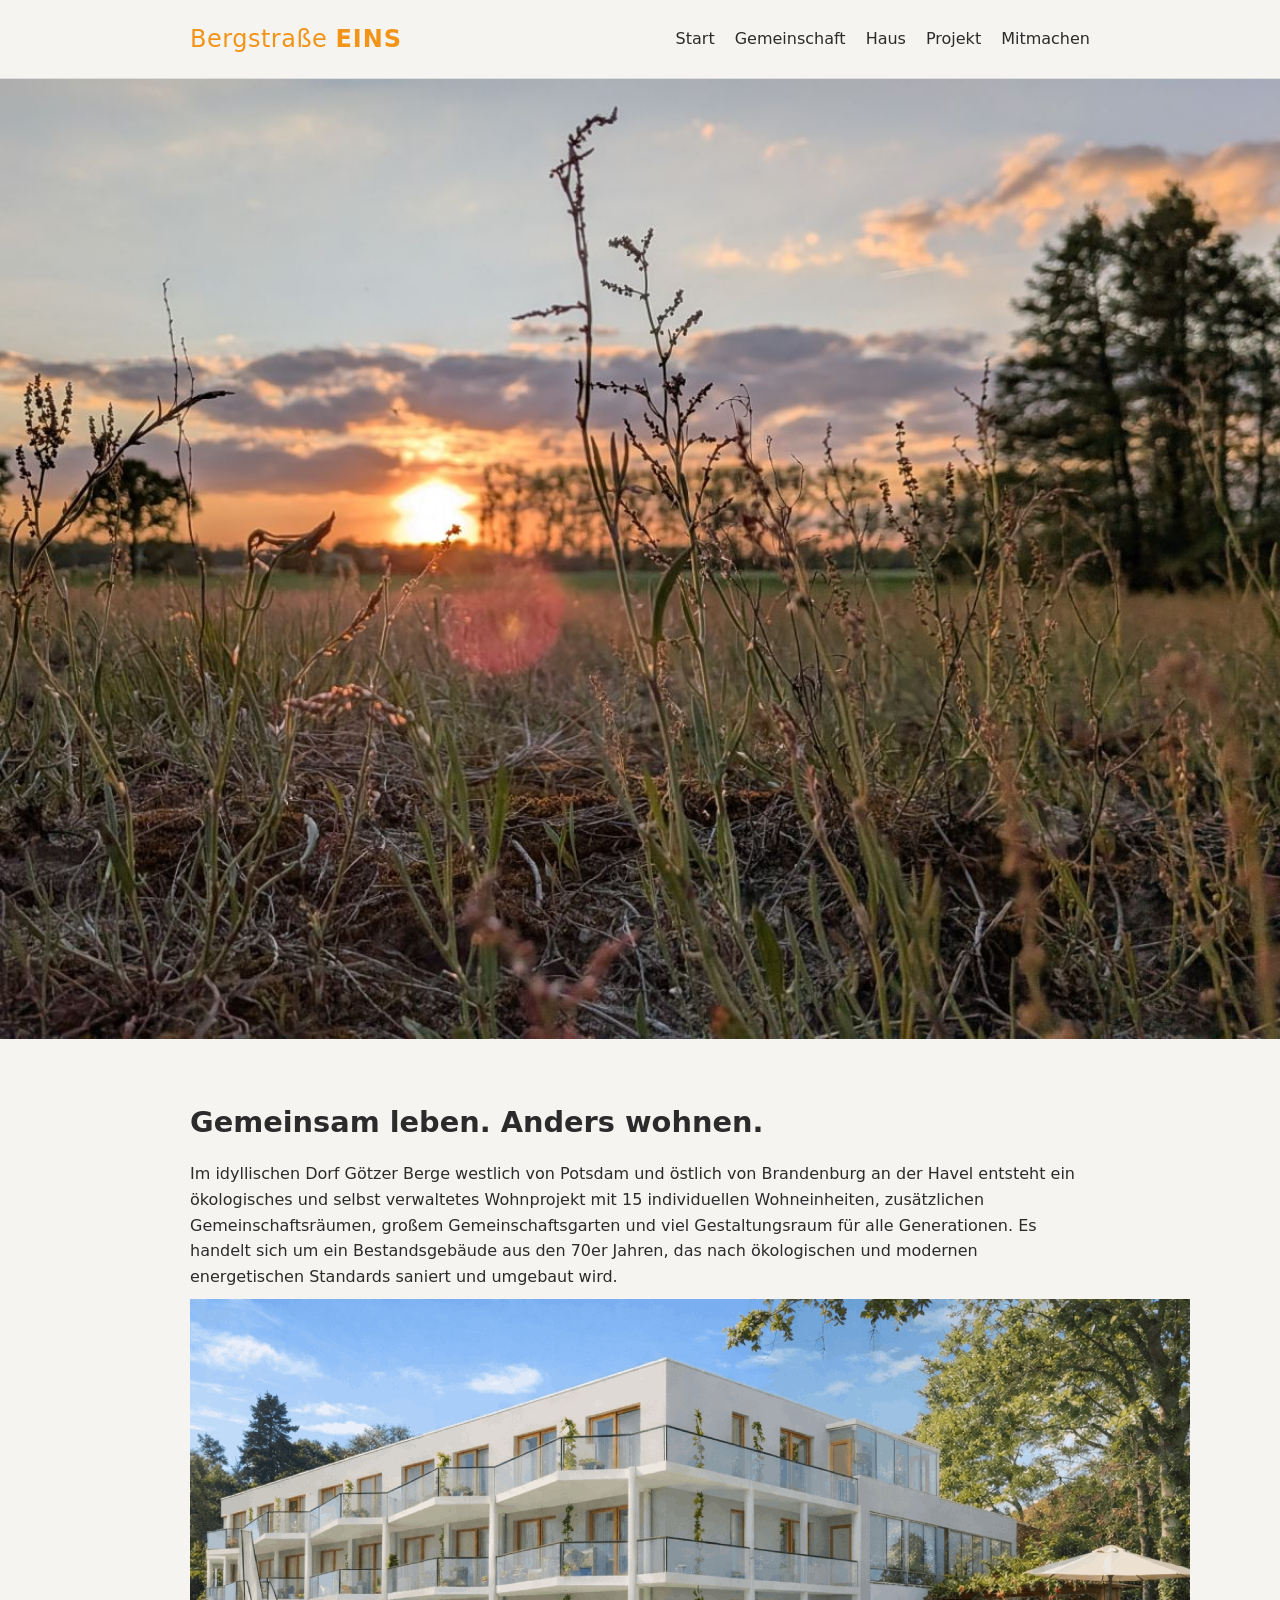
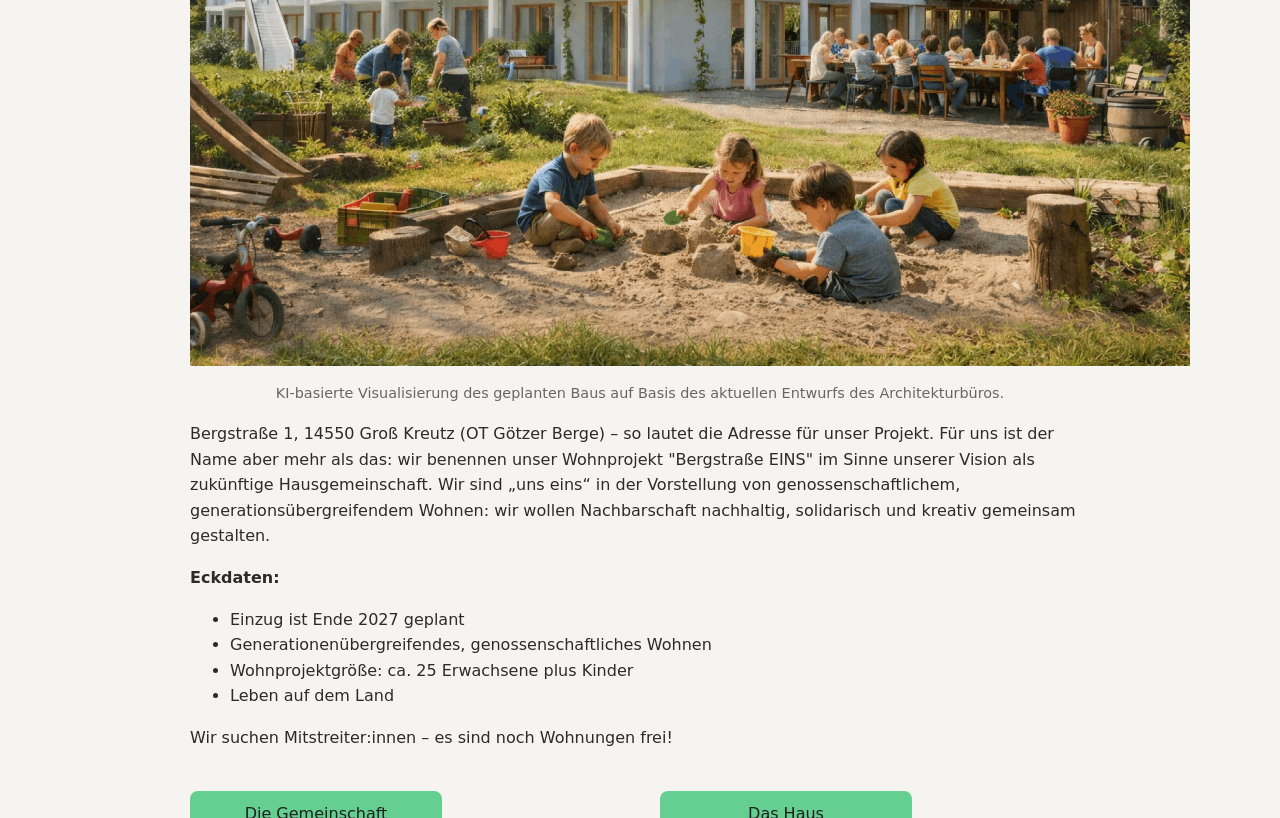
==== index.html @ 68e1e627 "Update index.html bildunterschrift verschoben" ====
<!DOCTYPE html>
<html lang="de">
<head>
  <meta charset="UTF-8">
  <meta name="viewport" content="width=device-width, initial-scale=1.0">
  <title>Bergstraße Eins</title>
  <link rel="stylesheet" href="style.css">
</head>

<body>

<!-- Header wird geladen -->
<div id="header"></div>
  
<!-- Banner wird geladen -->
<div class="page-banner">
  <picture>
    <source 
      media="(max-width: 767px)"
      srcset="start1_mobile.jpg">

    <img 
      src="start1_banners.jpg"
      alt="Bannerbild Start">
  </picture>
</div>
  
<main class="container">

  <section class="intro">
    <h1>Gemeinsam leben. Anders wohnen.</h1>

    <p>
      Im idyllischen Dorf Götzer Berge westlich von Potsdam und östlich von Brandenburg an der Havel entsteht ein ökologisches und selbst verwaltetes Wohnprojekt mit 15 individuellen Wohneinheiten, zusätzlichen Gemeinschaftsräumen, großem Gemeinschaftsgarten und viel Gestaltungsraum für alle Generationen. Es handelt sich um ein Bestandsgebäude aus den 70er Jahren, das nach ökologischen und modernen energetischen Standards saniert und umgebaut wird.
    </p>

    <div class="vision-image">
        <img src="vision_1000x667.png"
           alt="Visualisierung des Wohnprojekts Bergstraße Eins">
      <p class="image-caption">
      KI-basierte Visualisierung des geplanten Baus auf Basis des aktuellen Entwurfs des Architekturbüros.
      </p>
    </div>
    

    <p>
      Bergstraße 1, 14550 Groß Kreutz (OT Götzer Berge) – so lautet die Adresse für unser Projekt. Für uns ist der Name aber mehr als das: wir benennen unser Wohnprojekt "Bergstraße EINS" im Sinne unserer Vision als zukünftige Hausgemeinschaft. Wir sind „uns eins“ in der Vorstellung von genossenschaftlichem, generationsübergreifendem Wohnen: wir wollen Nachbarschaft nachhaltig, solidarisch und kreativ gemeinsam gestalten.
    </p>
    

    <p><strong>Eckdaten:</strong></p>
    <ul>
      <li>Einzug ist Ende 2027 geplant</li>
      <li>Generationenübergreifendes, genossenschaftliches Wohnen</li>
      <li>Wohnprojektgröße: ca. 25 Erwachsene plus Kinder</li>
      <li>Leben auf dem Land</li>
    </ul>

    <p>
      Wir suchen Mitstreiter:innen – es sind noch Wohnungen frei!
    </p>

    <div class="intro-buttons">

      <div class="intro-item">
        <a href="gemeinschaft.html" class="btn">Die Gemeinschaft</a>
        <p>Wer steckt hinter dem Projekt? Hier lernst Du die Menschen kennen, die für das Projekt brennen.</p>
      </div>

      <div class="intro-item">
        <a href="haus.html" class="btn">Das Haus</a>
        <p>Hier präsentieren wir, wie wir zukünftig wohnen wollen, sowie Ort und Umfeld des Geschehens.</p>
      </div>

      <div class="intro-item">
        <a href="projekt.html" class="btn">Das Projekt</a>
        <p>Wie funktioniert eigentlich eine Baugenossenschaft? Wie arbeiten wir im Projekt? Wie wollen wir Nachbarschaft leben? Und wie verwandeln wir unsere Vision in die Realität?</p>
      </div>

      <div class="intro-item">
        <a href="mitmachen.html" class="btn">Mitmachen</a>
        <p>Interesse geweckt? Dann melde dich gern zu einem unserer Infoabende an. Hier informieren wir zudem fortlaufend über anstehende Termine.</p>
      </div>

    </div>

  </section>

</main>

<!-- Footer wird geladen -->
<div id="footer"></div>

<script>
function loadHTML(id, file) {
  fetch(file)
    .then(response => response.text())
    .then(data => {
      document.getElementById(id).innerHTML = data;

      // Burger-Menü aktivieren (nachdem Header geladen ist)
      if (id === "header") {
        const burger = document.getElementById('burger');
        const nav = document.getElementById('nav');

        if (burger && nav) {
          burger.addEventListener('click', () => {
            nav.classList.toggle('open');
          });
        }
      }
    });
}

// Header & Footer laden
loadHTML("header", "header.html");
loadHTML("footer", "footer.html");
</script>

</body>
</html>
---- style.css ----
/* Basis */

body {
  margin: 0;
  font-family: system-ui, sans-serif;
  background: #f6f4f1;
  color: #2b2b2b;
  line-height: 1.6;
}

/* Container */

.container {
  max-width: 720px;
  margin: 0 auto;
  padding: 20px;
}

/* Header */

.header {
  border-bottom: 1px solid #ddd;
}

.header-inner {
  display: flex;
  justify-content: space-between;
  align-items: center;
  padding-bottom: 20px;
}

.logo {
  font-weight: 400;
  color: #f29417;
  letter-spacing: 0.5px;
  font-size: 1.5rem;
}

.logo span {
  font-weight: 700;
  letter-spacing: 1px;
}

.logo a {
  text-decoration: none;
  color: inherit;
}

.intro {
  margin-top: 40px;
}

/* Navigation */

.nav {
  display: none;
  flex-direction: column;
  gap: 10px;
}

.nav.open {
  display: flex;
}

.nav a {
  text-decoration: none;
  color: #2b2b2b;
}

/* Burger */

.burger {
  background: none;
  border: none;
  font-size: 20px;
  cursor: pointer;
}

/* Typography */

h1 {
  font-size: 1.8rem;
  margin-bottom: 10px;
}

h2 {
  margin-top: 40px;
  font-size: 1.3rem;
}

p {
  margin-bottom: 10px;
}

/* Button */

.btn {
  display: inline-block;
  margin-top: 10px;
  padding: 10px 16px;
  background: #65cf91;
  color: #1f1f1f;
  text-decoration: none;
  font-weight: 500;
  border-radius: 8px;
  transition: background 0.2s ease;
}

.btn:hover {
  background: #57b97f;
  color: #1f1f1f;
}

a {
  color: #65cf91;
}

a:hover {
  color: #57b97f;
}

/* Desktop */

@media (min-width: 768px) {

  .container {
    max-width: 900px;
  }

  .nav {
    display: flex;
    flex-direction: row;
    gap: 20px;
  }

  .burger {
    display: none;
  }

  .footer {
  margin-top: 60px;
  padding: 20px 0;
  border-top: 1px solid #ddd;
  font-size: 0.9rem;
}

.footer-inner {
  display: flex;
  gap: 20px;
  flex-wrap: wrap;
}

.footer a {
  text-decoration: none;
  color: #2b2b2b;
  opacity: 0.7;
}

.footer a:hover {
  opacity: 1;
}

  #impressum p {
  margin-bottom: 8px;
}

}

/* ========================= */
/* Startseite Erweiterungen  */
/* ========================= */


.intro-buttons {
  margin-top: 30px;
  display: flex;
  flex-direction: column;
  gap: 24px;
}

.intro-item {
  display: flex;
  flex-direction: column;
  justify-content: space-between;
}

/* Text leicht kompakter */
.intro-item p {
  margin-top: 8px;
  font-size: 0.95rem;
  opacity: 0.85;
  max-width: 480px;
}

.intro-item .btn {
  display: inline-flex;
  justify-content: center;
  align-items: center;
  width: 220px;
}

/* Desktop */
@media (min-width: 768px) {
  .intro-buttons {
    flex-direction: row;
    flex-wrap: wrap;
    gap: 40px;
  }

  .intro-item {
    width: calc(50% - 20px);
  }
}

/* buttons mobil zentrieren */
@media (max-width: 767px) {
  .intro-item {
    align-items: center;
    text-align: center;
  }

  .intro-item .btn {
    width: 220px;
  }
}

/* text mobil im blocksatz */
@media (max-width: 767px) {
  p {
    text-align: justify;
  }

  li {
    text-align: left;
  }
}

/* Zitate */
.quote {
  margin-top: 40px;
  padding-left: 20px;
  border-left: 3px solid #65cf91;
}

.quote p:first-child {
  font-style: italic;
}

.quote-author {
  margin-top: 10px;
  font-size: 0.9rem;
  opacity: 0.7;
  font-style: normal;
}

/* Kontaktfeld */
.cta-contact {
  margin-top: 40px;
}

.cta-mail {
  color: #65cf91;
  font-weight: 600;
  text-decoration: none;
}

.cta-mail:hover {
  text-decoration: underline;
}
/* =========================
   Banner
========================= */

.page-banner {
  width: 100%;
}

.page-banner picture,
.page-banner img {
  width: 100%;
  display: block;
}

.page-banner img {
  height: auto;
}

/* Titel */

.banner-title {
  position: absolute;
  bottom: 30px;
  left: 30px;
}

.banner-title h1 {
  color: white;
  margin: 0;
  text-shadow: 0 2px 10px rgba(0,0,0,0.4);
}

/* Mobile */

@media (max-width: 767px) {

  
  .banner-title {
    left: 20px;
    bottom: 20px;
  }

  .vision-image {
  margin: 40px 0;
}

.vision-image img {
  width: 100%;
  display: block;
  border-radius: 8px;
}

  .banner-title h1 {
    font-size: 1.8rem;
  }
}

.image-caption {
  margin-top: 8px;
  font-size: 0.9rem;
  color: #666;
  text-align: center;
}
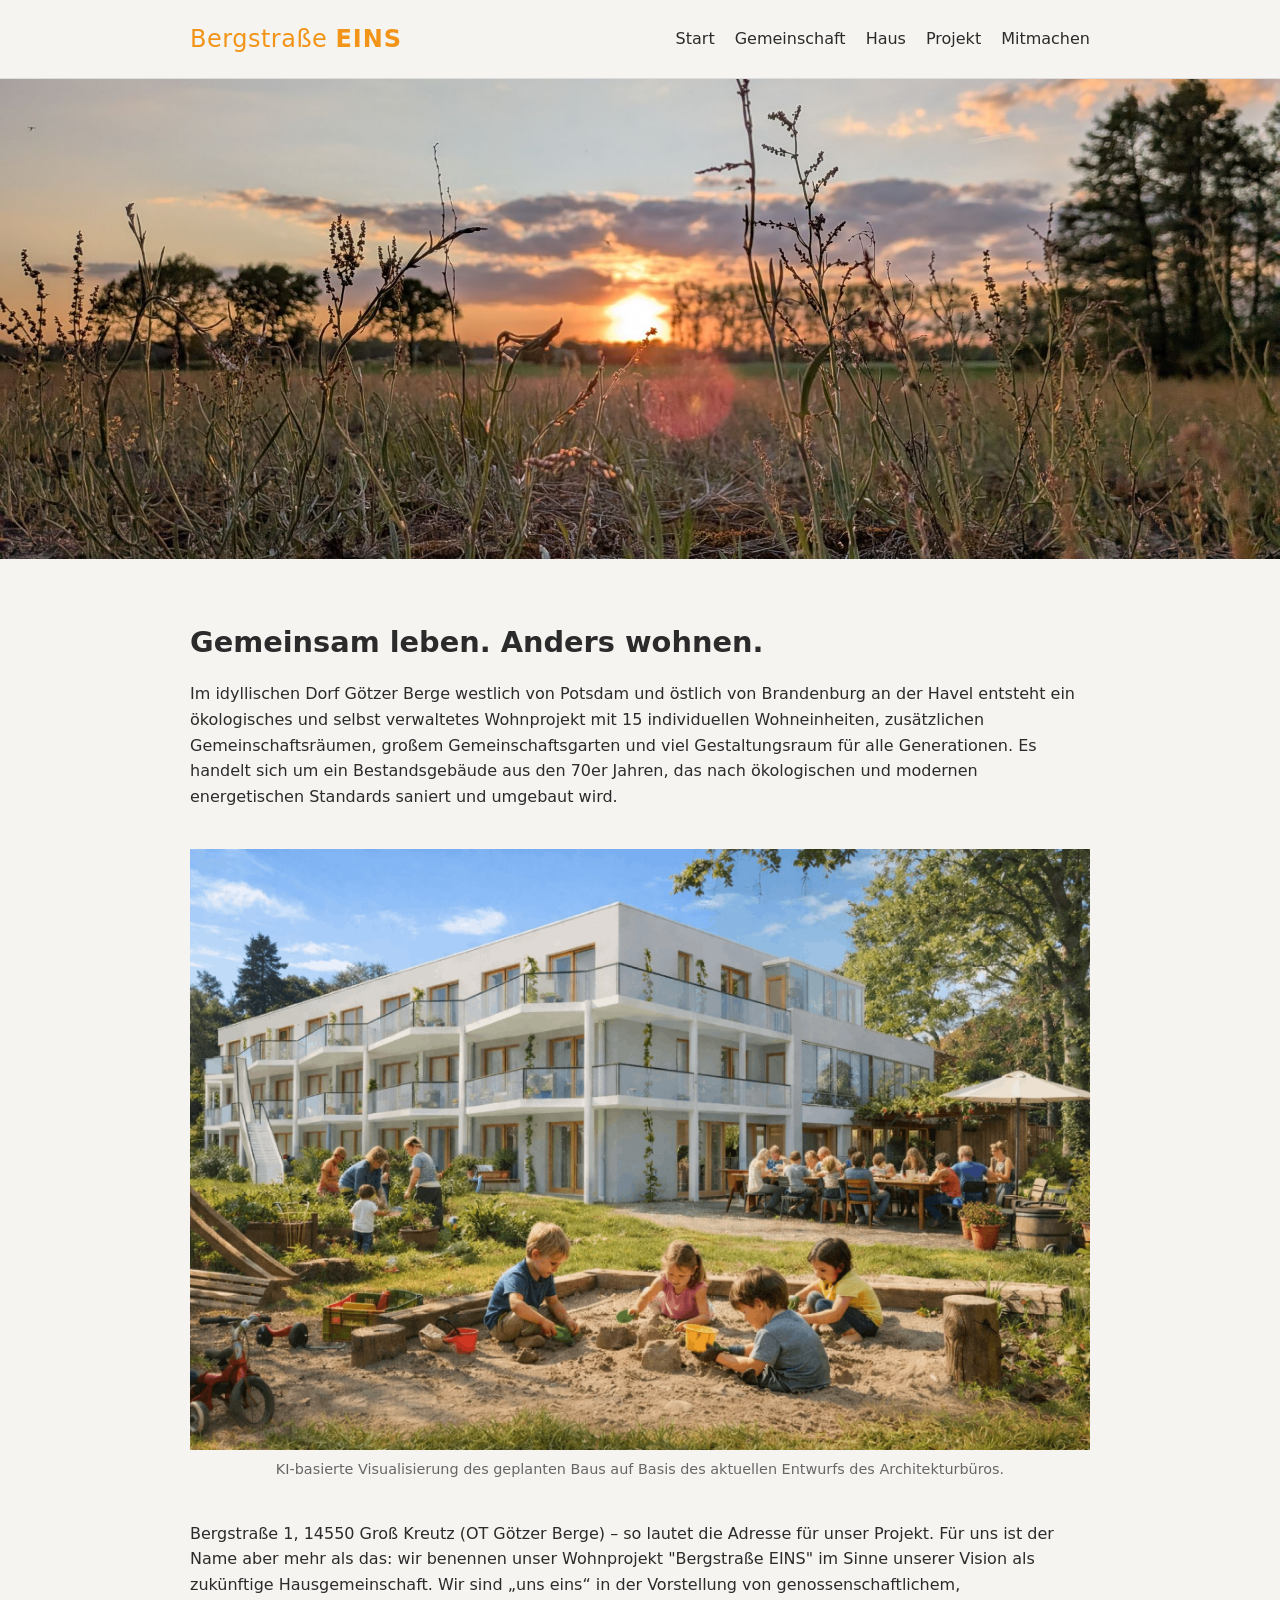
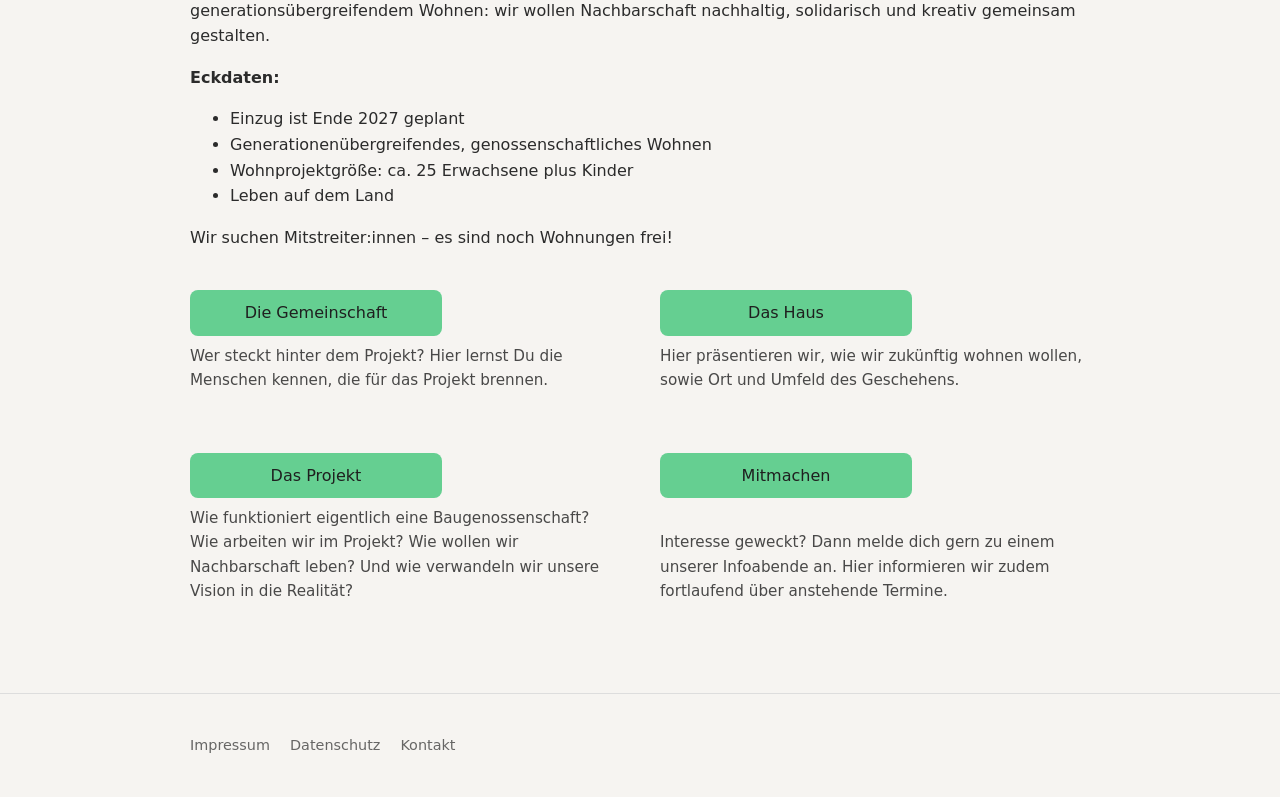
==== commit 0ad3fdda: "Update index.html favicon eingefügt" ====
--- a/index.html
+++ b/index.html
@@ -3,6 +3,9 @@
 <head>
   <meta charset="UTF-8">
   <meta name="viewport" content="width=device-width, initial-scale=1.0">
+
+<link rel="icon" type="image/svg+xml" href="favicon.svg">
+  
   <title>Bergstraße Eins</title>
   <link rel="stylesheet" href="style.css">
 </head>
--- a/style.css
+++ b/style.css
@@ -309,24 +309,45 @@
     bottom: 20px;
   }
 
-  .vision-image {
+   .banner-title h1 {
+    font-size: 1.8rem;
+  }
+}
+
+ .vision-image {
   margin: 40px 0;
 }
 
 .vision-image img {
   width: 100%;
   display: block;
-  border-radius: 8px;
-}
-
-  .banner-title h1 {
-    font-size: 1.8rem;
-  }
-}
-
+ }
+
+.content-photo {
+  margin: 50px auto;
+  max-width: 650px;
+}
+
+.content-photo img {
+  width: 100%;
+  display: block;
+}
+
+.historic-photo {
+  margin: 50px auto;
+  text-align: center;
+}
+
+.historic-photo img {
+  max-width: 100%;
+  width: 436px;
+  display: block;
+  margin: 0 auto;
+}
 .image-caption {
   margin-top: 8px;
   font-size: 0.9rem;
   color: #666;
   text-align: center;
 }
+
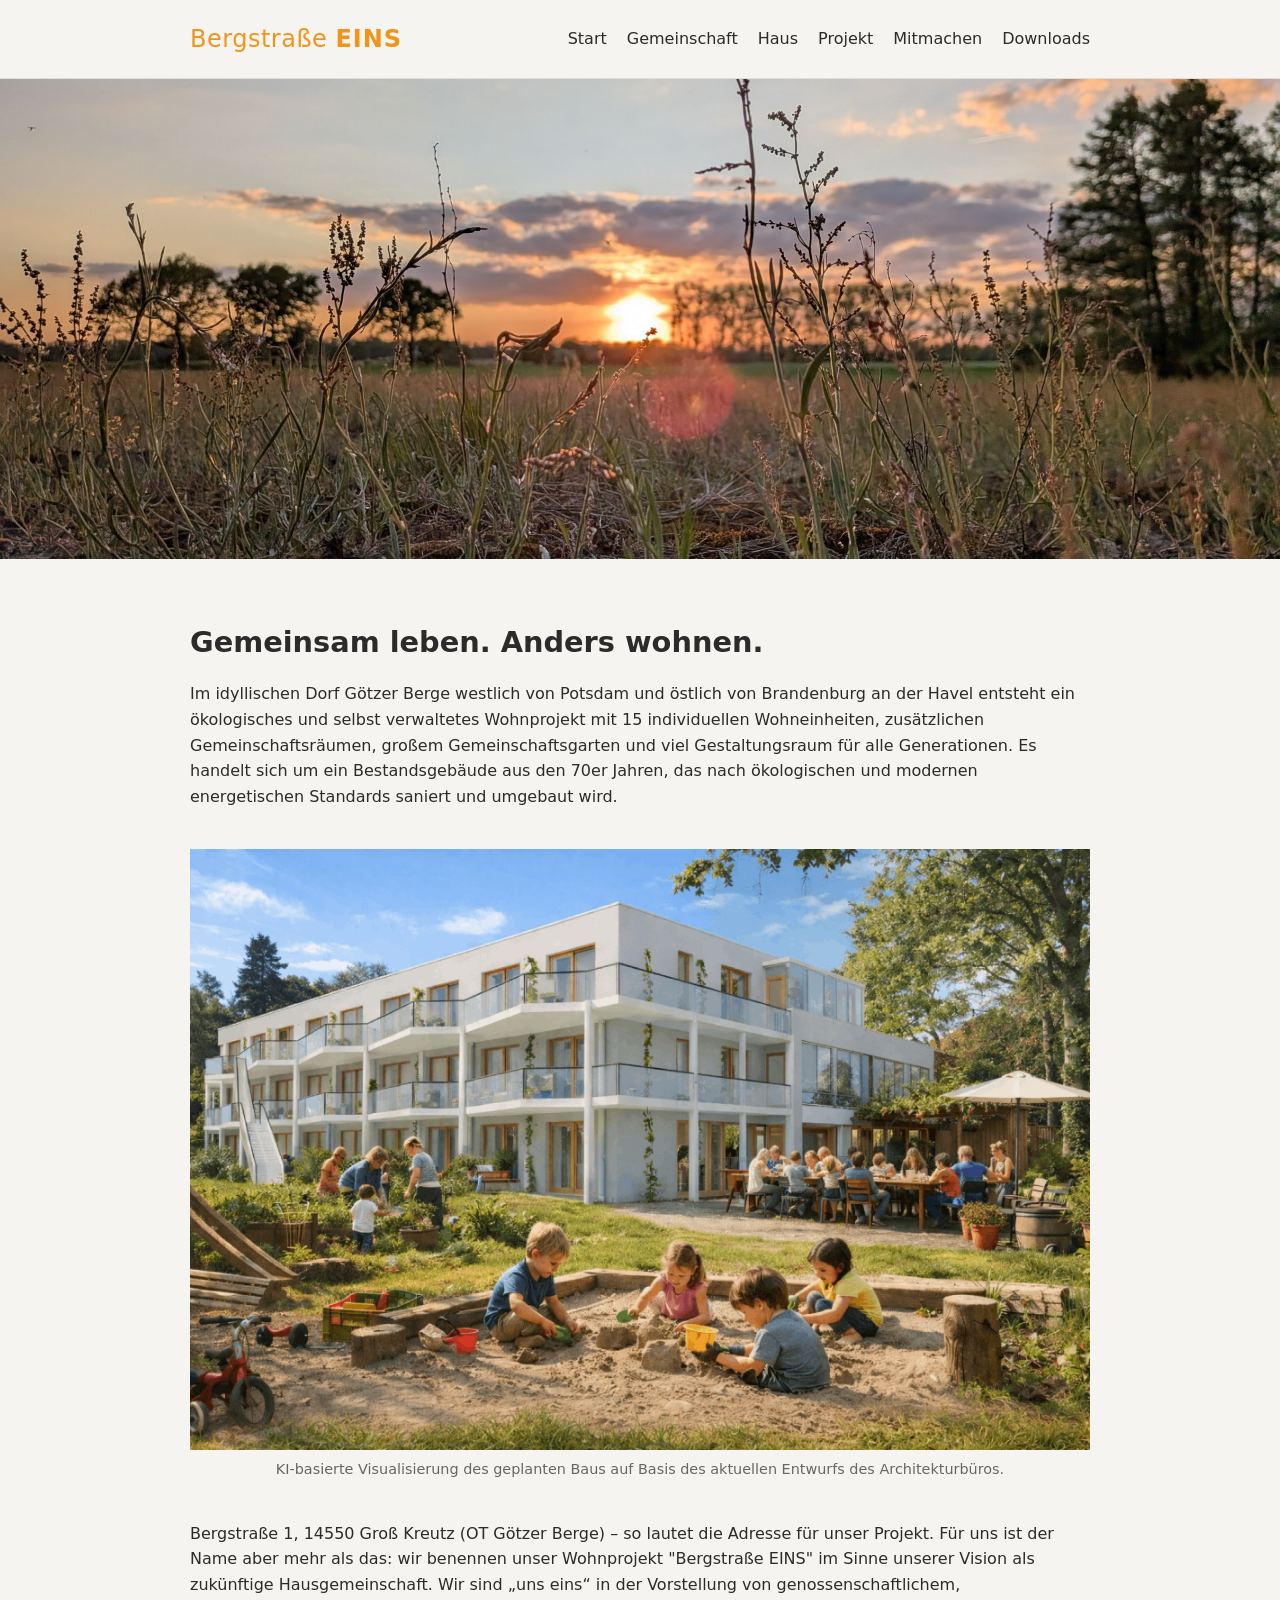
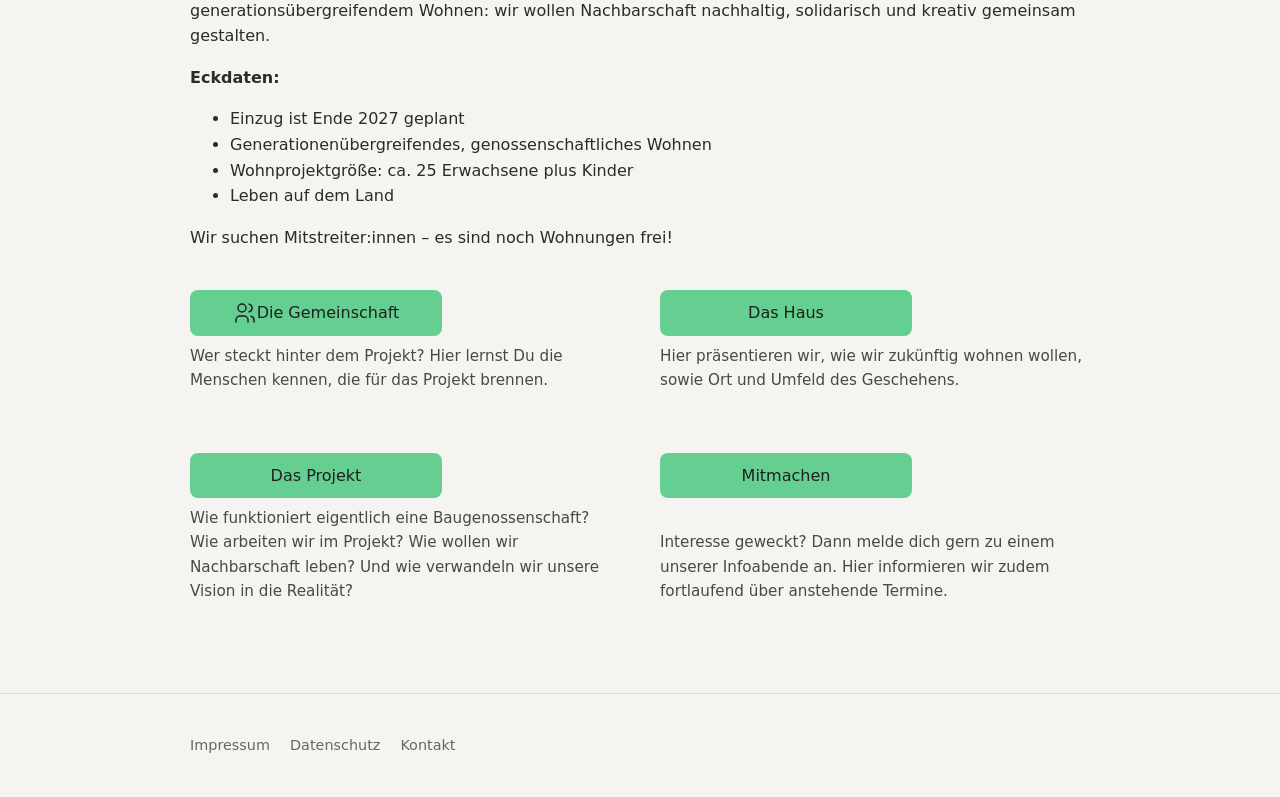
==== commit 180e90b2: "Update index.html button gemeinschaft" ====
--- a/index.html
+++ b/index.html
@@ -66,7 +66,25 @@
     <div class="intro-buttons">
 
       <div class="intro-item">
-        <a href="gemeinschaft.html" class="btn">Die Gemeinschaft</a>
+        
+     <a href="gemeinschaft.html" class="btn">
+     <svg xmlns="http://www.w3.org/2000/svg"
+       width="24"
+       height="24"
+       viewBox="0 0 24 24"
+       fill="none"
+       stroke="currentColor"
+       stroke-width="1.5"
+       stroke-linecap="round"
+       stroke-linejoin="round"
+       aria-hidden="true">
+    <path d="M5 7a4 4 0 1 0 8 0a4 4 0 1 0 -8 0" />
+    <path d="M3 21v-2a4 4 0 0 1 4 -4h4a4 4 0 0 1 4 4v2" />
+    <path d="M16 3.13a4 4 0 0 1 0 7.75" />
+    <path d="M21 21v-2a4 4 0 0 0 -3 -3.85" />
+  </svg>
+  <span>Die Gemeinschaft</span>
+</a>
         <p>Wer steckt hinter dem Projekt? Hier lernst Du die Menschen kennen, die für das Projekt brennen.</p>
       </div>
 
--- a/style.css
+++ b/style.css
@@ -273,46 +273,110 @@
 
 .page-banner {
   width: 100%;
-}
-
-.page-banner picture,
-.page-banner img {
+  position: relative;
+}
+
+.page-banner picture {
   width: 100%;
   display: block;
 }
 
-.page-banner img {
+.page-banner picture img {
+  width: 100%;
   height: auto;
-}
-
-/* Titel */
+  display: block;
+}
+
+
+/* =========================
+   Overlay
+========================= */
+
+.banner-overlay {
+  position: absolute;
+  inset: 0;
+  z-index: 2;
+}
+
+
+/* =========================
+   Kreis + Titel
+========================= */
+
+.banner-kreis-container {
+  position: absolute;
+
+  height: 80%;
+  aspect-ratio: 1 / 1;
+
+  left: 15%;
+  top: 63%;
+
+  transform: translate(-50%, -50%);
+
+  /* Bezugspunkt für die Schriftgröße */
+  container-type: inline-size;
+}
+
+
+/* =========================
+   Kreis
+========================= */
+
+.banner-kreis {
+  position: absolute;
+
+  width: 100%;
+  height: 100%;
+
+  opacity: 0.7;
+}
+
+
+/* =========================
+   Titel
+========================= */
 
 .banner-title {
   position: absolute;
-  bottom: 30px;
-  left: 30px;
-}
-
-.banner-title h1 {
+
+  left: 50%;
+  top: 50%;
+
+  transform: translate(-50%, -50%);
+
+  z-index: 3;
+
+  width: 90%;
+  margin: 0;
+
   color: white;
-  margin: 0;
+
+  /* Schriftgröße relativ zur Kreisgröße */
+  font-size: 10cqw;
+
+  text-align: center;
+
   text-shadow: 0 2px 10px rgba(0,0,0,0.4);
 }
 
-/* Mobile */
+
+/* =========================
+   Mobile
+========================= */
 
 @media (max-width: 767px) {
 
-  
-  .banner-title {
-    left: 20px;
-    bottom: 20px;
-  }
-
-   .banner-title h1 {
-    font-size: 1.8rem;
-  }
-}
+  .banner-kreis-container {
+    left: 27%;
+    top: 63%;
+  }
+
+}
+
+/* =========================
+   Bilder
+========================= */
 
  .vision-image {
   margin: 40px 0;
@@ -332,6 +396,7 @@
   width: 100%;
   display: block;
 }
+
 
 .historic-photo {
   margin: 50px auto;
@@ -351,3 +416,54 @@
   text-align: center;
 }
 
+/* =========================
+   Downloadbereich: Karten
+========================= */
+
+.download-card {
+    margin: 40px 0;
+    padding-bottom: 30px;
+    border-bottom: 1px solid #ddd;
+}
+
+.download-card:last-child {
+    border-bottom: none;
+}
+
+.download-card h2 {
+    margin-top: 0;
+    margin-bottom: 10px;
+    font-size: 1.25rem;
+}
+
+.download-card h2::before {
+    content: "\1F4C4\00A0";
+}
+
+.download-card p {
+    margin-bottom: 20px;
+}
+
+.download-card .btn {
+    margin-top: 0;
+}
+
+/* =========================
+   Layout Bewohnerbilder Quotes
+========================= */
+.bewohnerbild {
+    width: 200px;
+    height: 200px;
+    border-radius: 50%;
+    object-fit: cover;
+    object-position: center 25%;
+    display: block;
+    margin: 0 auto 20px auto;
+}
+
+@media (max-width: 767px) {
+    .bewohnerbild {
+        width: 160px;
+        height: 160px;
+    }
+}
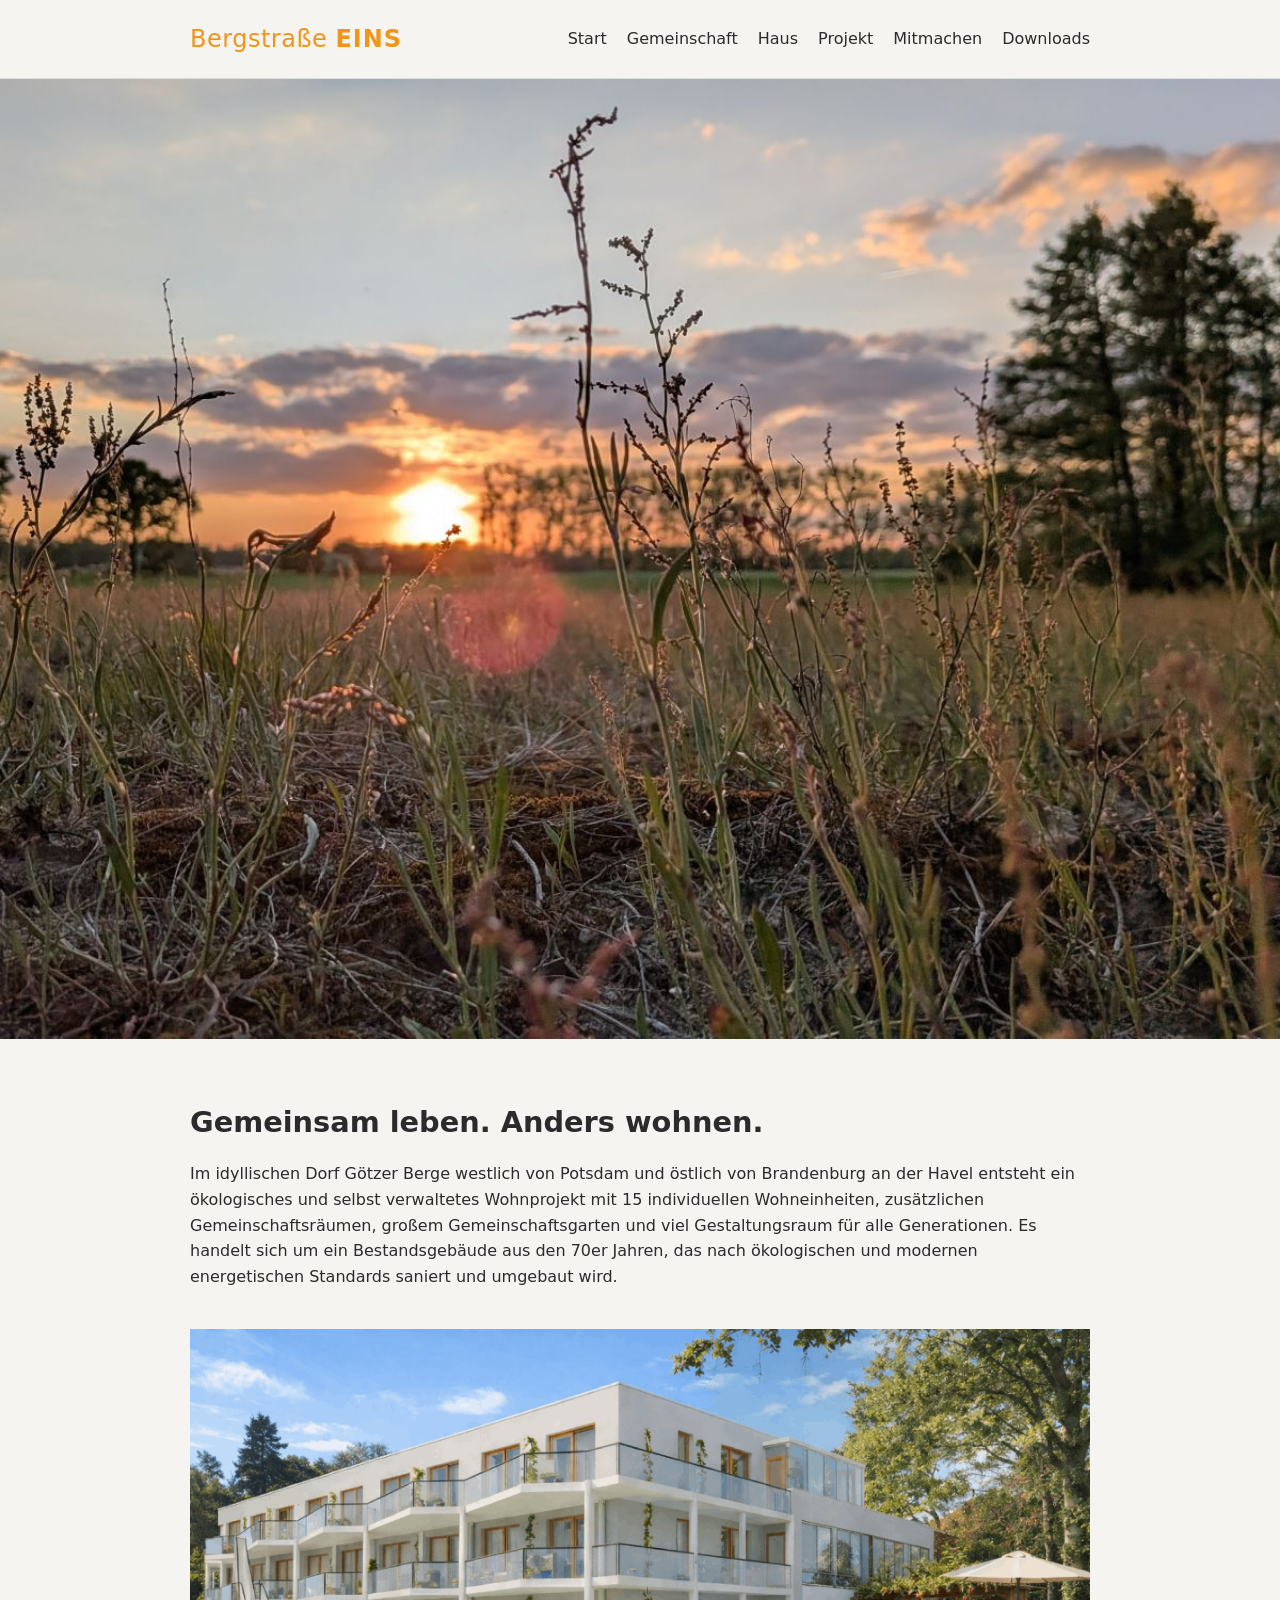
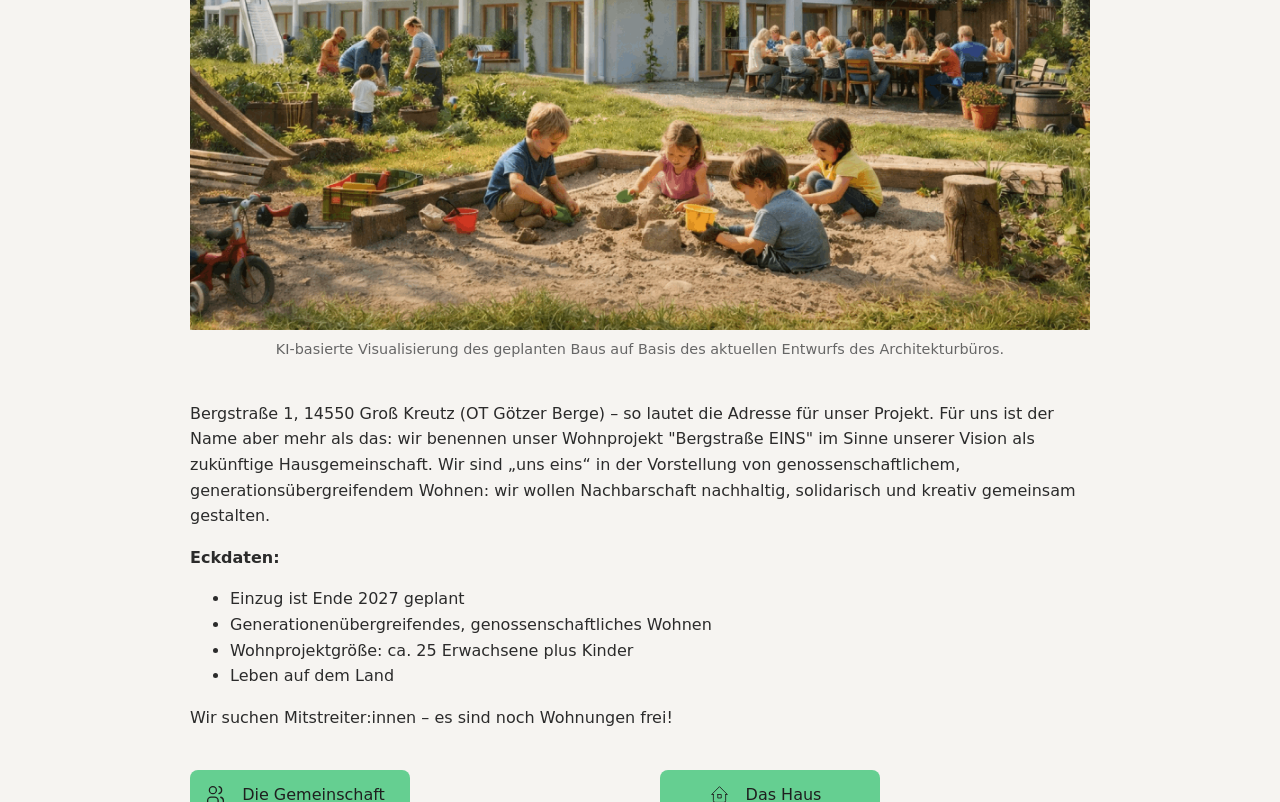
==== commit 9425c458: "Update index.html buttons" ====
--- a/index.html
+++ b/index.html
@@ -89,17 +89,71 @@
       </div>
 
       <div class="intro-item">
-        <a href="haus.html" class="btn">Das Haus</a>
+        <a href="haus.html" class="btn">
+  <svg xmlns="http://www.w3.org/2000/svg"
+       width="24" height="24"
+       viewBox="0 0 24 24"
+       fill="none"
+       stroke="currentColor"
+       stroke-width="1"
+       stroke-linecap="round"
+       stroke-linejoin="round"
+       aria-hidden="true">
+    <path stroke="none" d="M0 0h24v24H0z" fill="none"/>
+    <path d="M5 12l-2 0l9 -9l9 9l-2 0"/>
+    <path d="M5 12v7a2 2 0 0 0 2 2h10a2 2 0 0 0 2 -2v-7"/>
+    <path d="M10 12h4v4h-4l0 -4"/>
+  </svg>
+  <span>Das Haus</span>
+</a>
         <p>Hier präsentieren wir, wie wir zukünftig wohnen wollen, sowie Ort und Umfeld des Geschehens.</p>
       </div>
 
       <div class="intro-item">
-        <a href="projekt.html" class="btn">Das Projekt</a>
+       <a href="projekt.html" class="btn">
+  <svg xmlns="http://www.w3.org/2000/svg"
+       width="24" height="24"
+       viewBox="0 0 24 24"
+       fill="none"
+       stroke="currentColor"
+       stroke-width="1"
+       stroke-linecap="round"
+       stroke-linejoin="round"
+       aria-hidden="true">
+    <path stroke="none" d="M0 0h24v24H0z" fill="none"/>
+    <path d="M2 17a2 2 0 1 0 4 0a2 2 0 1 0 -4 0"/>
+    <path d="M11 17a2 2 0 1 0 4 0a2 2 0 1 0 -4 0"/>
+    <path d="M13 19l-9 0"/>
+    <path d="M4 15l9 0"/>
+    <path d="M8 12v-5h2a3 3 0 0 1 3 3v5"/>
+    <path d="M5 15v-2a1 1 0 0 1 1 -1h7"/>
+    <path d="M21.12 9.88l-3.12 -4.88l-5 5"/>
+    <path d="M21.12 9.88a3 3 0 0 1 -2.12 5.12a3 3 0 0 1 -2.12 -.88l4.24 -4.24"/>
+  </svg>
+  <span>Das Projekt</span>
+</a>
         <p>Wie funktioniert eigentlich eine Baugenossenschaft? Wie arbeiten wir im Projekt? Wie wollen wir Nachbarschaft leben? Und wie verwandeln wir unsere Vision in die Realität?</p>
       </div>
 
       <div class="intro-item">
-        <a href="mitmachen.html" class="btn">Mitmachen</a>
+       <a href="mitmachen.html" class="btn">
+  <svg xmlns="http://www.w3.org/2000/svg"
+       width="24" height="24"
+       viewBox="0 0 24 24"
+       fill="none"
+       stroke="currentColor"
+       stroke-width="1"
+       stroke-linecap="round"
+       stroke-linejoin="round"
+       aria-hidden="true">
+    <path stroke="none" d="M0 0h24v24H0z" fill="none"/>
+    <path d="M8 7a4 4 0 1 0 8 0a4 4 0 1 0 -8 0"/>
+    <path d="M16 19h6"/>
+    <path d="M19 16v6"/>
+    <path d="M6 21v-2a4 4 0 0 1 4 -4h4"/>
+  </svg>
+  <span>Mitmachen</span>
+</a>
         <p>Interesse geweckt? Dann melde dich gern zu einem unserer Infoabende an. Hier informieren wir zudem fortlaufend über anstehende Termine.</p>
       </div>
 
--- a/style.css
+++ b/style.css
@@ -178,12 +178,26 @@
   gap: 24px;
 }
 
-.intro-item {
-  display: flex;
-  flex-direction: column;
-  justify-content: space-between;
-}
-
+.intro-item .btn {
+  display: grid;
+  grid-template-columns: 55px 1fr;
+  align-items: center;
+  width: 250px;
+  min-height: 48px;
+  box-sizing: border-box;
+  padding: 0 18px 0 8px;
+  text-align: left;
+}
+
+.intro-item .btn svg {
+  width: 21px;
+  height: 21px;
+  justify-self: center;
+}
+
+.intro-item .btn span {
+  padding-left: 16px;
+}
 /* Text leicht kompakter */
 .intro-item p {
   margin-top: 8px;
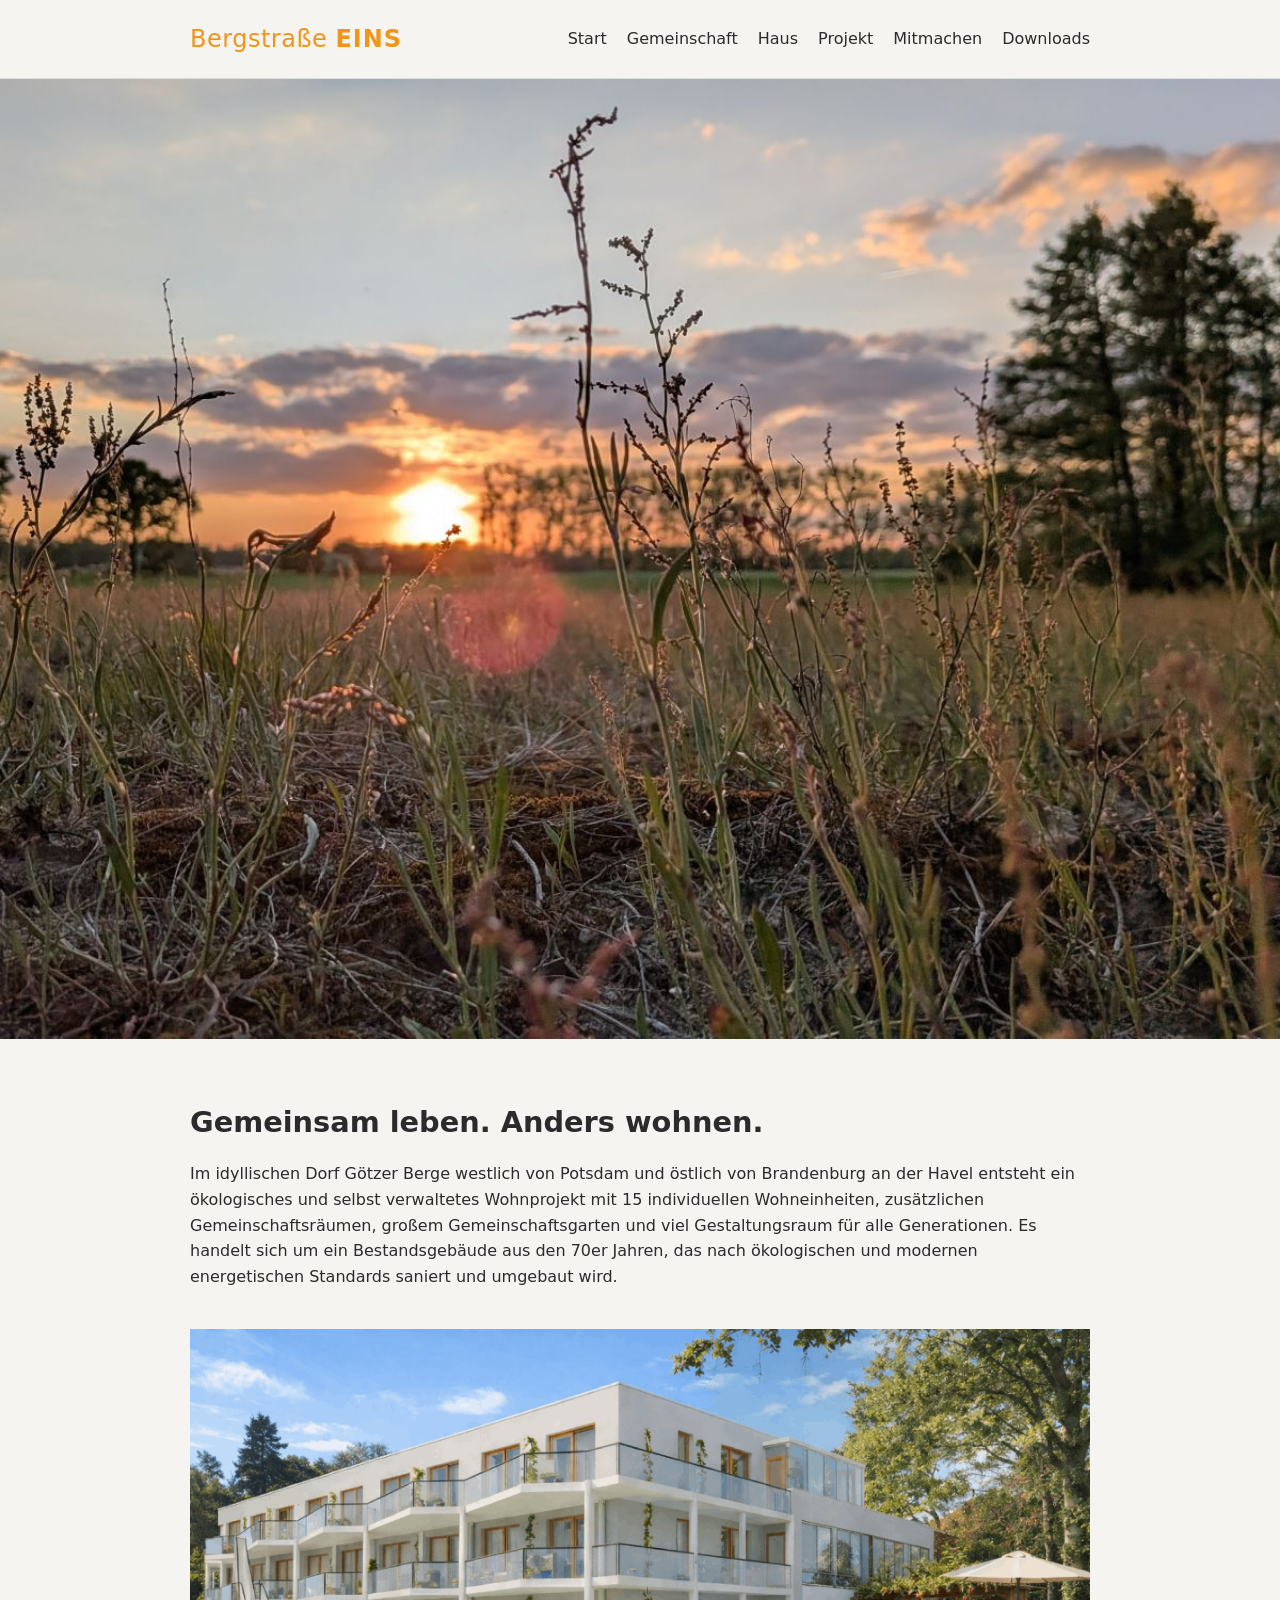
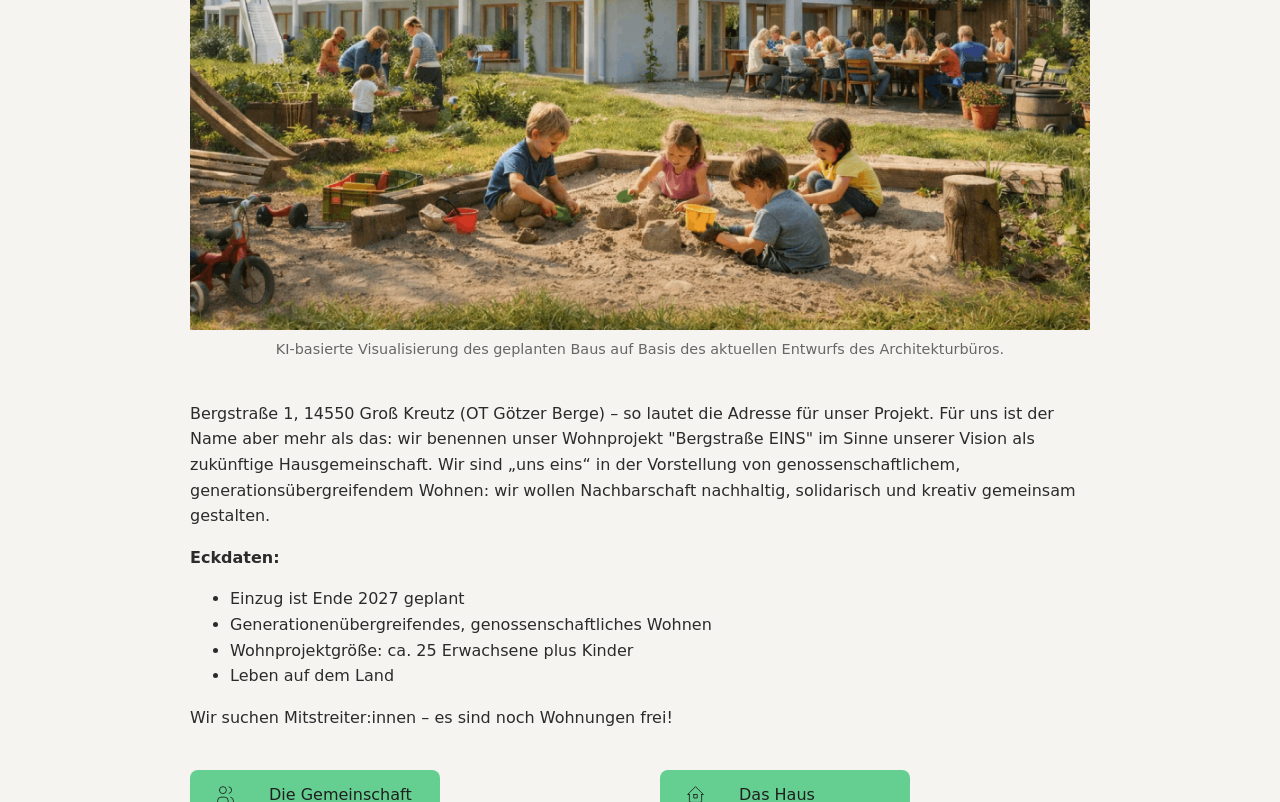
==== commit 704baa22: "Update index.html stroke width Gemeinschaft" ====
--- a/index.html
+++ b/index.html
@@ -74,7 +74,7 @@
        viewBox="0 0 24 24"
        fill="none"
        stroke="currentColor"
-       stroke-width="1.5"
+       stroke-width="1"
        stroke-linecap="round"
        stroke-linejoin="round"
        aria-hidden="true">
--- a/style.css
+++ b/style.css
@@ -178,6 +178,12 @@
   gap: 24px;
 }
 
+.intro-item {
+  display: flex;
+  flex-direction: column;
+  justify-content: space-between;
+}
+
 .intro-item .btn {
   display: grid;
   grid-template-columns: 55px 1fr;
@@ -198,6 +204,7 @@
 .intro-item .btn span {
   padding-left: 16px;
 }
+
 /* Text leicht kompakter */
 .intro-item p {
   margin-top: 8px;
@@ -206,13 +213,6 @@
   max-width: 480px;
 }
 
-.intro-item .btn {
-  display: inline-flex;
-  justify-content: center;
-  align-items: center;
-  width: 220px;
-}
-
 /* Desktop */
 @media (min-width: 768px) {
   .intro-buttons {
@@ -226,7 +226,7 @@
   }
 }
 
-/* buttons mobil zentrieren */
+/* Mobil */
 @media (max-width: 767px) {
   .intro-item {
     align-items: center;
@@ -234,7 +234,7 @@
   }
 
   .intro-item .btn {
-    width: 220px;
+    width: 250px;
   }
 }
 
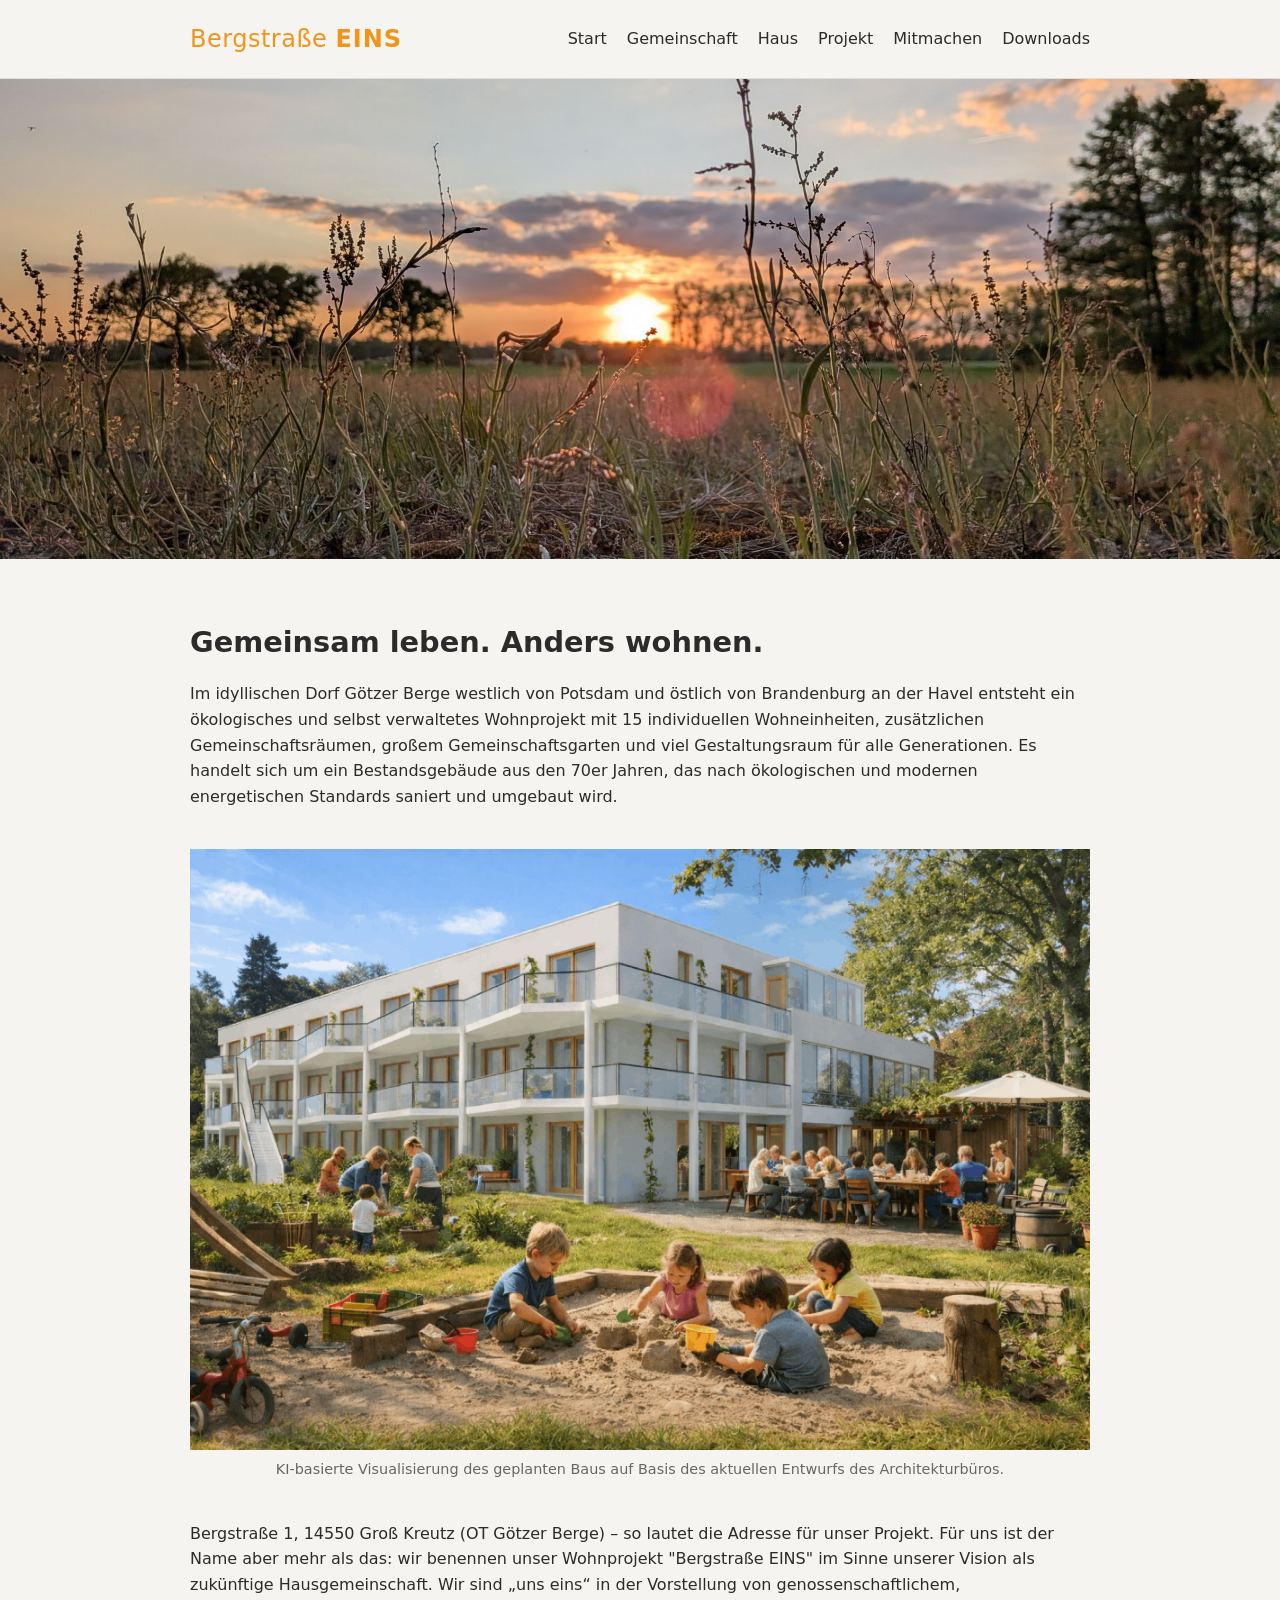
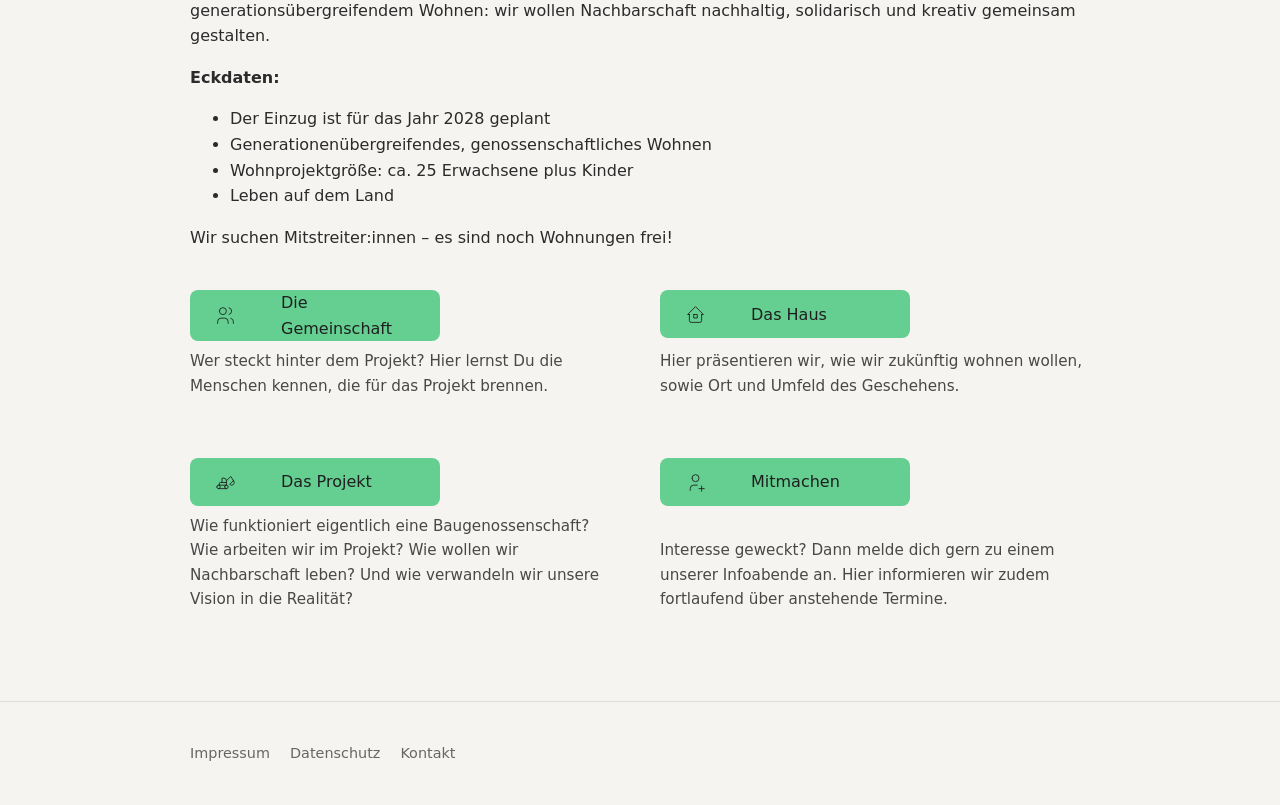
==== commit 320b2af6: "Update index.html" ====
--- a/index.html
+++ b/index.html
@@ -53,7 +53,7 @@
 
     <p><strong>Eckdaten:</strong></p>
     <ul>
-      <li>Einzug ist Ende 2027 geplant</li>
+      <li>Der Einzug ist für das Jahr 2028 geplant</li>
       <li>Generationenübergreifendes, genossenschaftliches Wohnen</li>
       <li>Wohnprojektgröße: ca. 25 Erwachsene plus Kinder</li>
       <li>Leben auf dem Land</li>
--- a/style.css
+++ b/style.css
@@ -95,15 +95,21 @@
 /* Button */
 
 .btn {
-  display: inline-block;
+  display: inline-flex;
+  align-items: center;
+  gap: 12px;
   margin-top: 10px;
   padding: 10px 16px;
   background: #65cf91;
   color: #1f1f1f;
   text-decoration: none;
-  font-weight: 500;
+  font-weight: 400;
   border-radius: 8px;
   transition: background 0.2s ease;
+  border: none;
+  font-family: inherit;
+  font-size: inherit;
+  cursor: pointer;
 }
 
 .btn:hover {
@@ -193,6 +199,7 @@
   box-sizing: border-box;
   padding: 0 18px 0 8px;
   text-align: left;
+  font-weight: 400;
 }
 
 .intro-item .btn svg {
@@ -247,6 +254,28 @@
   li {
     text-align: left;
   }
+}
+
+#map-btn {
+  display: grid;
+  grid-template-columns: 55px 1fr;
+  align-items: center;
+  width: 250px;
+  min-height: 48px;
+  box-sizing: border-box;
+  padding: 0 18px 0 8px;
+  text-align: left;
+  font-weight: 400;
+}
+
+#map-btn svg {
+  width: 21px;
+  height: 21px;
+  justify-self: center;
+}
+
+#map-btn span {
+  padding-left: 16px;
 }
 
 /* Zitate */
@@ -481,3 +510,98 @@
         height: 160px;
     }
 }
+
+
+/* =========================
+   News
+========================= */
+
+/* News */
+
+#news-list {
+  margin-top: 3rem;
+}
+
+.news-entry {
+  display: grid;
+  grid-template-columns: 40% minmax(0, 1fr);
+  gap: 3rem;
+
+  background: #fff;
+  border-radius: 12px;
+
+  padding: 1.5rem;
+  margin-bottom: 1.5rem;
+}
+
+.news-entry:last-child {
+  margin-bottom: 0;
+}
+
+.news-image {
+  display: block;
+  width: 100%;
+  aspect-ratio: 4 / 3;
+  object-fit: cover;
+  border-radius: 8px;
+}
+
+.news-content {
+  min-width: 0;
+  align-self: start;
+}
+
+.news-entry h2 {
+  margin: 0 0 0.35rem 0;
+  font-size: 1.45rem;
+}
+
+.news-date {
+  margin: 0 0 4rem 0;
+  font-size: 0.78rem;
+  letter-spacing: 0.08em;
+  opacity: 0.6;
+  display: flex;
+  align-items: center;
+  gap: 0.5rem;
+}
+
+.news-date::before {
+  content: "";
+  width: 6px;
+  height: 6px;
+  background: #65cf91;
+  border-radius: 50%;
+  flex-shrink: 0;
+}
+
+.news-text {
+  margin: 0;
+  line-height: 1.6;
+}
+
+
+/* Smartphone */
+
+@media (max-width: 767px) {
+
+  .news-entry {
+    display: flex;
+    flex-direction: column;
+    gap: 1.2rem;
+
+    padding: 1.2rem;
+  }
+
+  .news-content {
+  order: 1;
+  align-self: stretch;
+}
+
+  .news-image {
+    order: 2;
+    width: 100%;
+    aspect-ratio: 4 / 3;
+  }
+
+}
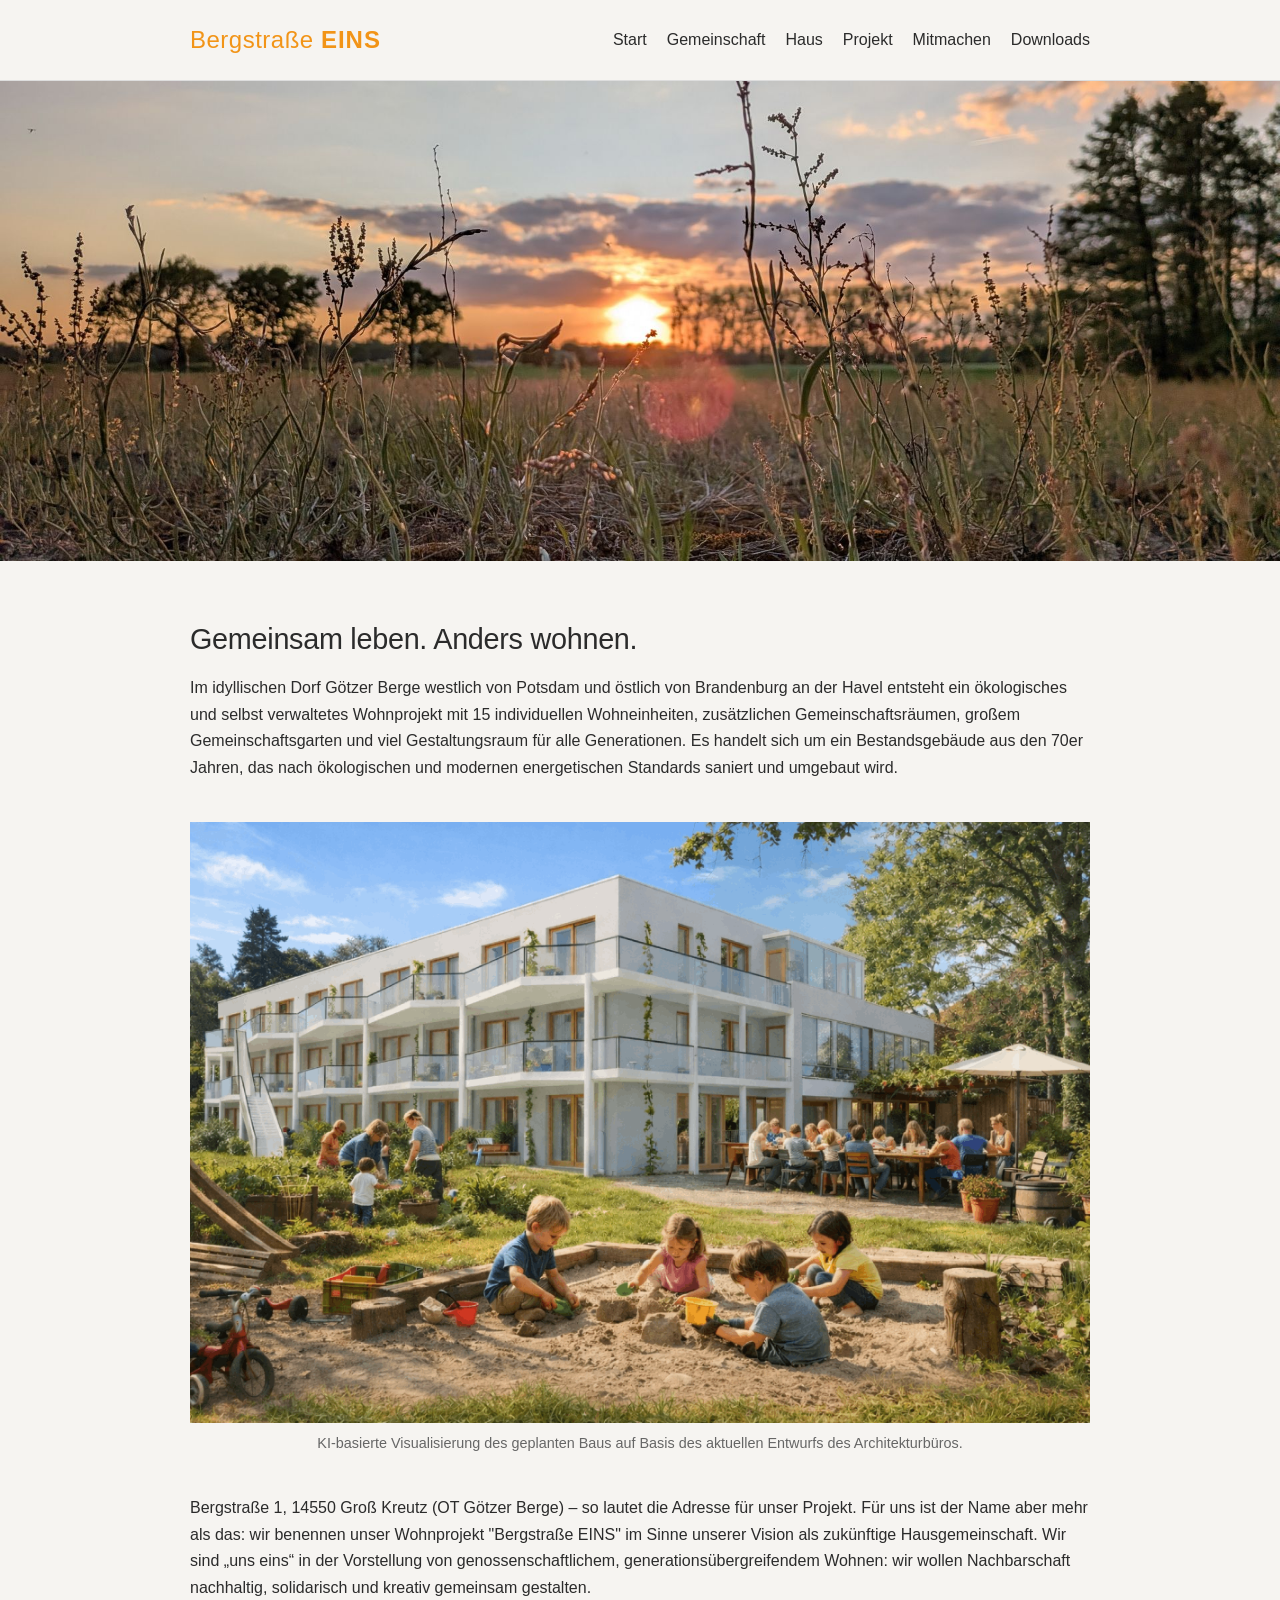
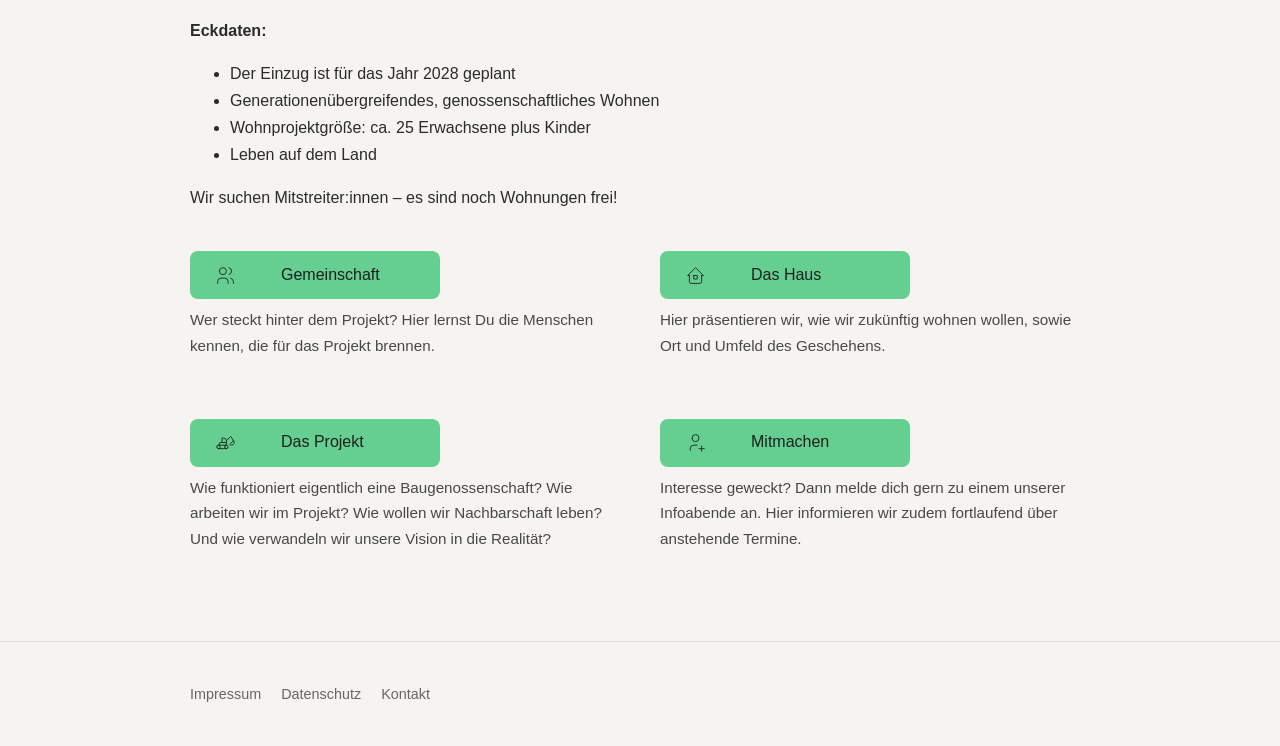
==== commit fedf988b: "Update index.html" ====
--- a/index.html
+++ b/index.html
@@ -83,7 +83,7 @@
     <path d="M16 3.13a4 4 0 0 1 0 7.75" />
     <path d="M21 21v-2a4 4 0 0 0 -3 -3.85" />
   </svg>
-  <span>Die Gemeinschaft</span>
+  <span>Gemeinschaft</span>
 </a>
         <p>Wer steckt hinter dem Projekt? Hier lernst Du die Menschen kennen, die für das Projekt brennen.</p>
       </div>
--- a/style.css
+++ b/style.css
@@ -2,10 +2,11 @@
 
 body {
   margin: 0;
-  font-family: system-ui, sans-serif;
+  font-family: Verdana, sans-serif;
   background: #f6f4f1;
   color: #2b2b2b;
-  line-height: 1.6;
+  line-height: 1.68;
+  font-weight: 400;
 }
 
 /* Container */
@@ -80,6 +81,9 @@
 
 h1 {
   font-size: 1.8rem;
+  font-weight: 500;
+  line-height: 1.3;
+  letter-spacing: -0.01em;
   margin-bottom: 10px;
 }
 
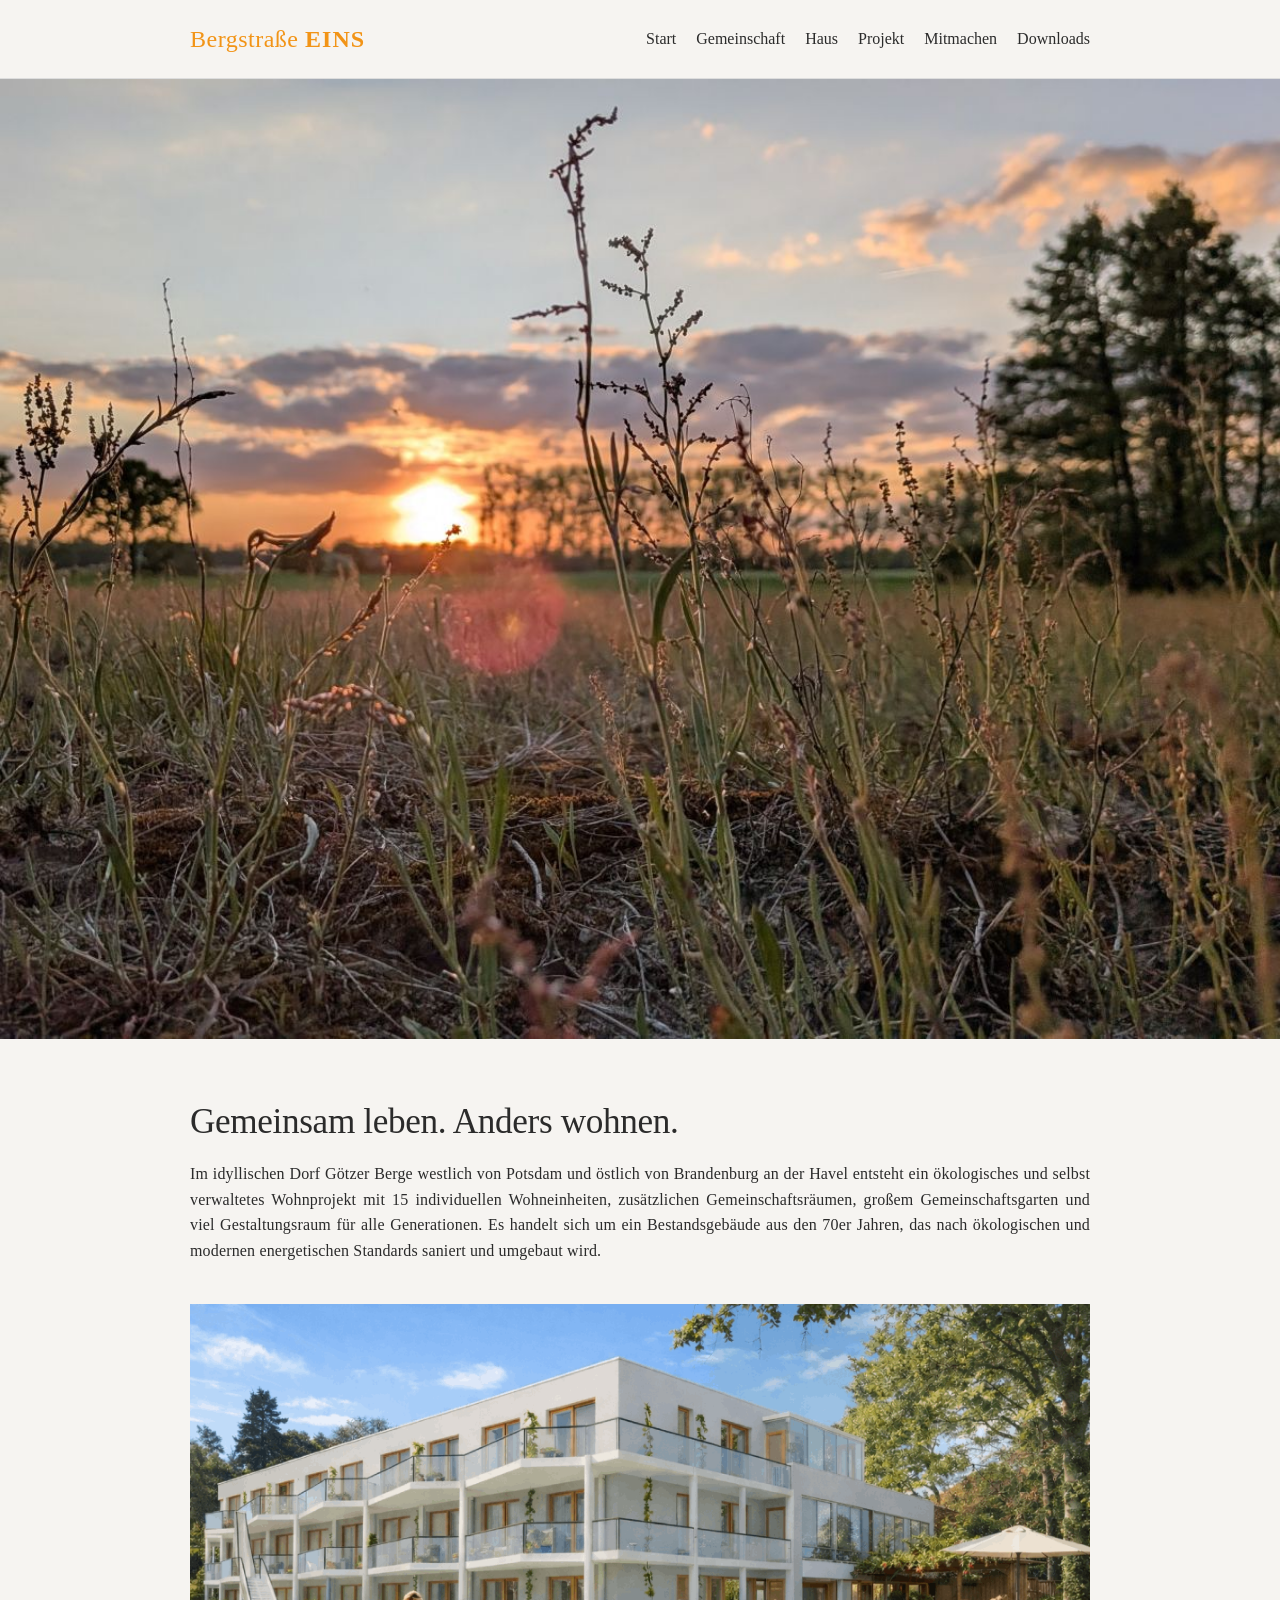
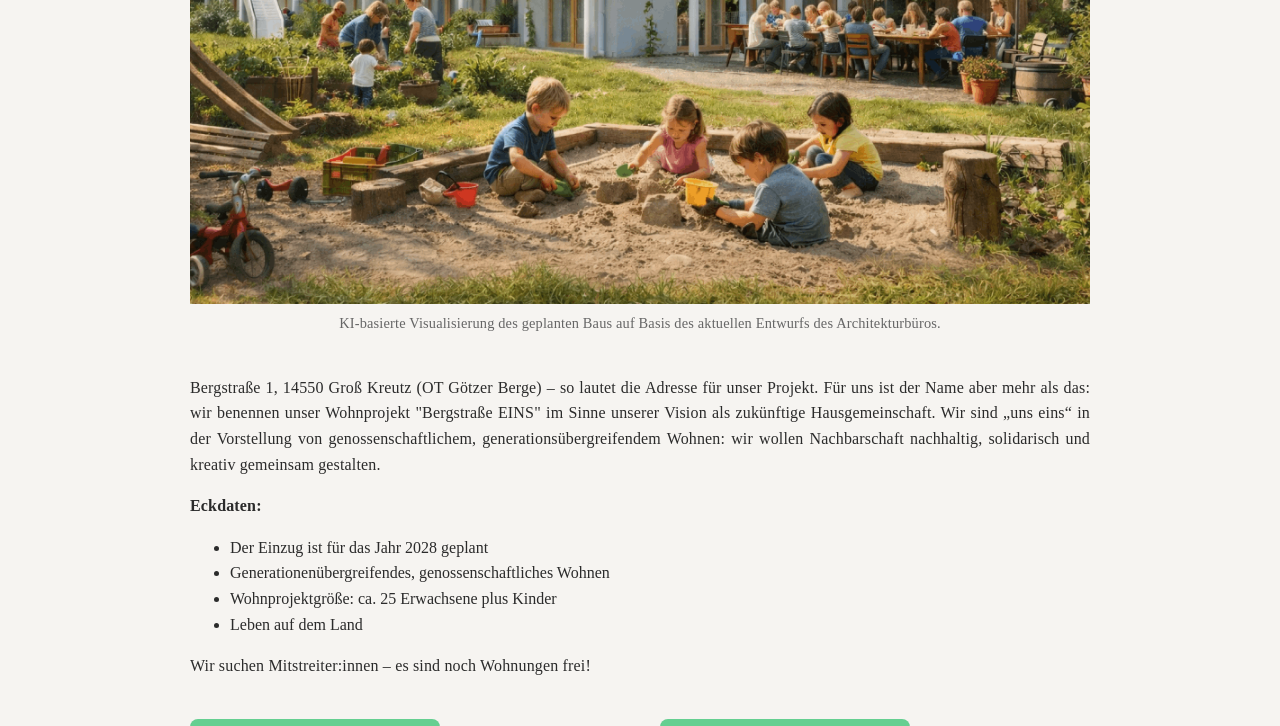
==== commit bdd901eb: "Update index.html backToTop" ====
--- a/index.html
+++ b/index.html
@@ -191,6 +191,30 @@
 loadHTML("header", "header.html");
 loadHTML("footer", "footer.html");
 </script>
-
+  
+<!-- back to top -->
+  <button id="back-to-top" aria-label="Nach oben">
+    ↑
+</button>
+ <script>
+const backToTop = document.getElementById("back-to-top");
+
+window.addEventListener("scroll", () => {
+    if (window.scrollY > 300) {
+        backToTop.classList.add("visible");
+    } else {
+        backToTop.classList.remove("visible");
+    }
+});
+
+backToTop.addEventListener("click", () => {
+    window.scrollTo({
+        top: 0,
+        behavior: "smooth"
+    });
+});
+</script>
+ <!-- ende back to top -->  
+  
 </body>
 </html>
--- a/style.css
+++ b/style.css
@@ -2,10 +2,11 @@
 
 body {
   margin: 0;
-  font-family: Verdana, sans-serif;
+  font-family: Superclarendon, 'Bookman Old Style', 'URW Bookman',
+               'URW Bookman L', 'Georgia Pro', Georgia, serif;
   background: #f6f4f1;
   color: #2b2b2b;
-  line-height: 1.68;
+  line-height: 1.6;
   font-weight: 400;
 }
 
@@ -80,8 +81,8 @@
 /* Typography */
 
 h1 {
-  font-size: 1.8rem;
-  font-weight: 500;
+  font-size: 2.2rem;
+  font-weight: 300;
   line-height: 1.3;
   letter-spacing: -0.01em;
   margin-bottom: 10px;
@@ -89,11 +90,49 @@
 
 h2 {
   margin-top: 40px;
-  font-size: 1.3rem;
+  font-weight: 300;
+  line-height: 1.3;
+  letter-spacing: -0.01rem;
+  font-size: 1.6rem;
+
+  position: relative;
+  padding-left: 7px;
+  padding-bottom: 3px;
+}
+
+h2::before {
+  content: "";
+  position: absolute;
+  left: 0;
+  bottom: 0;
+  width: 2px;
+  height: 1.6rem;
+  background: #f29417;
+}
+
+h2::after {
+  content: "";
+  position: absolute;
+  left: 0;
+  bottom: 0;
+  width: 1.6rem;
+  height: 2px;
+  background: #f29417;
+}
+
+h3 {
+  margin-top: 40px;
+  font-weight: 300;
+  line-height: 1.3;
+  letter-spacing: -0.01rem;
+  font-size: 1.6rem;
 }
 
 p {
   margin-bottom: 10px;
+  letter-spacing: 0.01rem;
+  font-weight: 300;
+  text-align: justify;
 }
 
 /* Button */
@@ -535,7 +574,7 @@
   border-radius: 12px;
 
   padding: 1.5rem;
-  margin-bottom: 1.5rem;
+  margin-bottom: 0rem;
 }
 
 .news-entry:last-child {
@@ -555,9 +594,12 @@
   align-self: start;
 }
 
-.news-entry h2 {
+.news-entry h3 {
   margin: 0 0 0.35rem 0;
-  font-size: 1.45rem;
+  font-size: 1.6rem;
+  font-weight: 300;
+  line-height: 1.3;
+  letter-spacing: -0.01rem;
 }
 
 .news-date {
@@ -609,3 +651,89 @@
   }
 
 }
+
+/* =========================
+   News-Divider
+========================= */
+.news-divider {
+  position: relative;
+  width: 4px;
+  height: 4px;
+  margin: 15px auto;
+  background: #f29417;
+  border-radius: 50%;
+}
+
+.news-divider::before,
+.news-divider::after {
+  content: "";
+  position: absolute;
+  top: 0;
+  width: 4px;
+  height: 4px;
+  background: #f29417;
+  border-radius: 50%;
+}
+
+.news-divider::before {
+  left: -14px;
+}
+
+.news-divider::after {
+  left: 14px;
+}
+
+/* =========================
+   nach-oben-button
+========================= */
+#back-to-top {
+    position: fixed;
+    right: 20px;
+    bottom: 20px;
+    width: 48px;
+    height: 48px;
+
+    border: none;
+    border-radius: 50%;
+    background-color: #65cf91;
+    color: white;
+
+    font-size: 24px;
+    font-weight: bold;
+    line-height: 1;
+    cursor: pointer;
+
+    display: flex;
+    align-items: center;
+    justify-content: center;
+
+    opacity: 0;
+    visibility: hidden;
+    transform: translateY(10px);
+
+    transition: opacity 0.25s ease,
+                visibility 0.25s ease,
+                transform 0.25s ease;
+
+    z-index: 1000;
+}
+
+#back-to-top.visible {
+    opacity: 1;
+    visibility: visible;
+    transform: translateY(0);
+}
+
+#back-to-top:hover {
+    background-color: #55bd80;
+}
+
+@media (max-width: 600px) {
+    #back-to-top {
+        width: 44px;
+        height: 44px;
+        right: 15px;
+        bottom: 15px;
+        font-size: 22px;
+    }
+}
